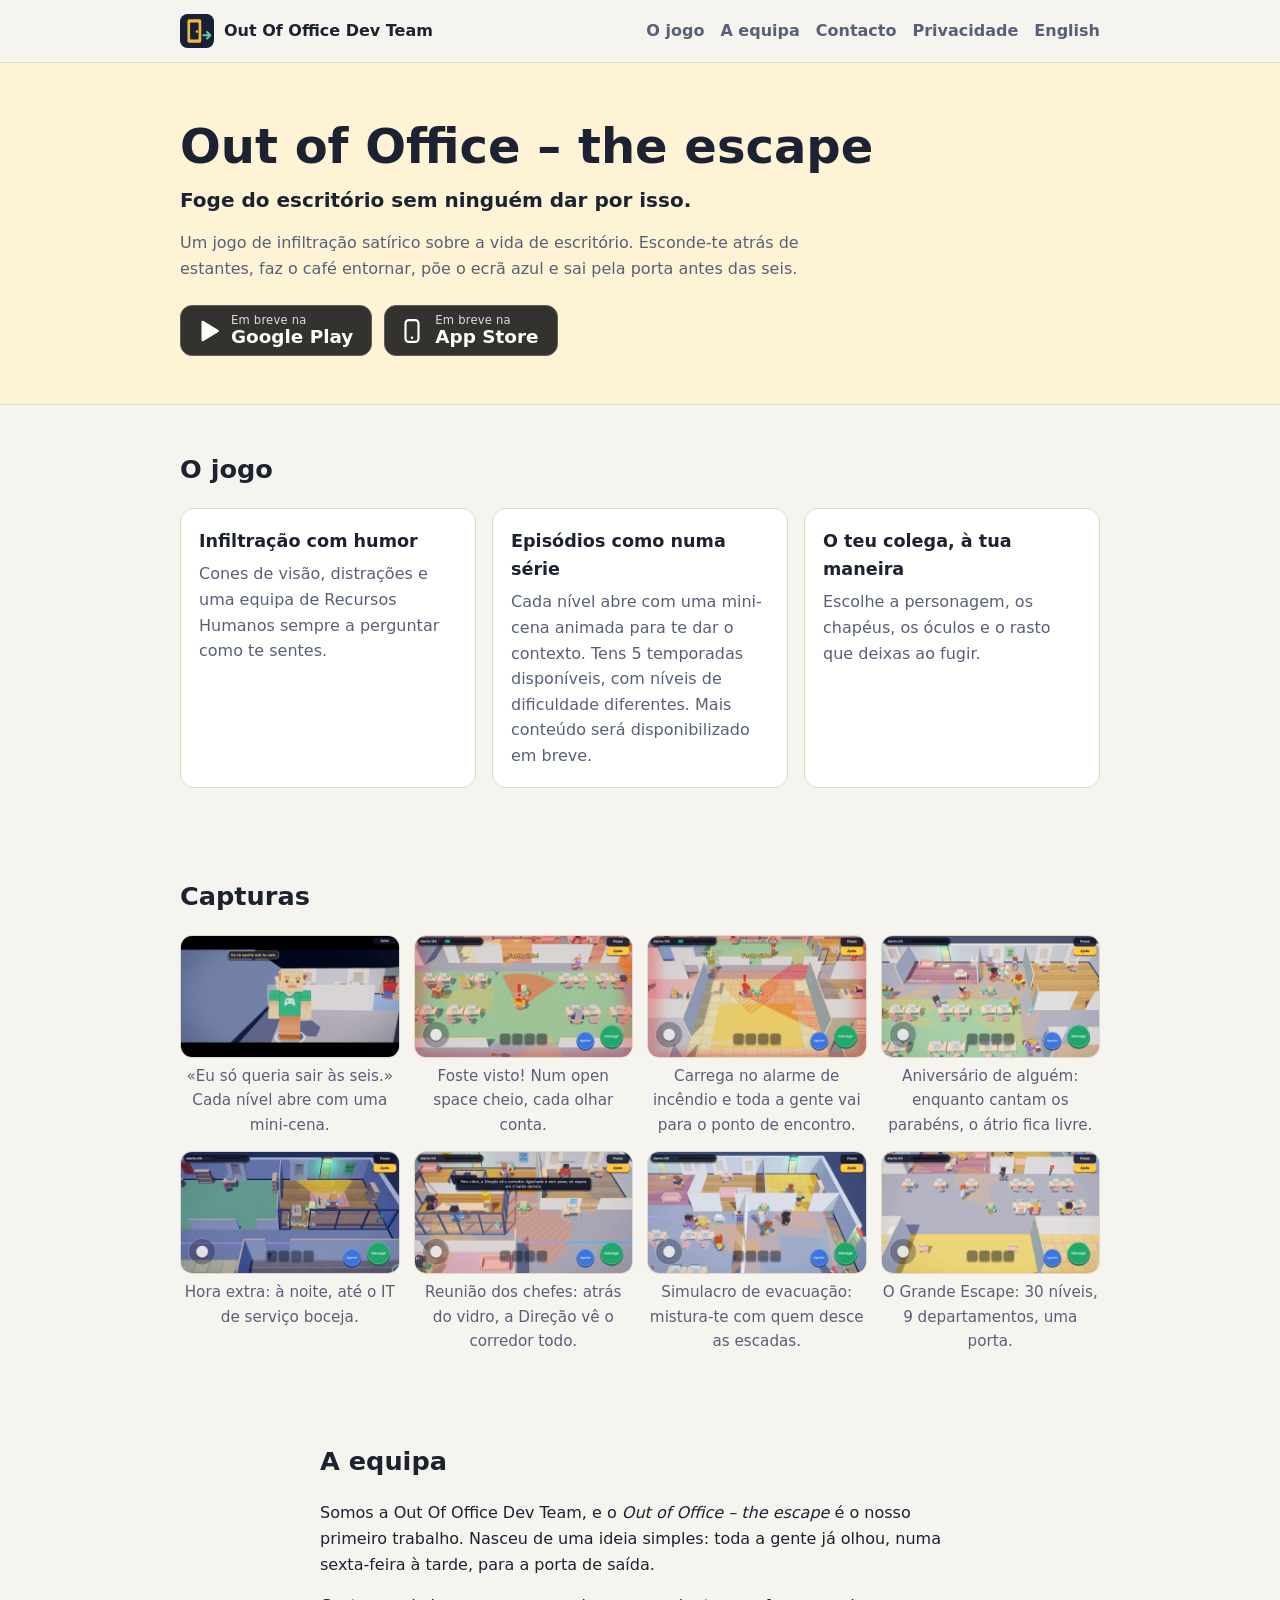
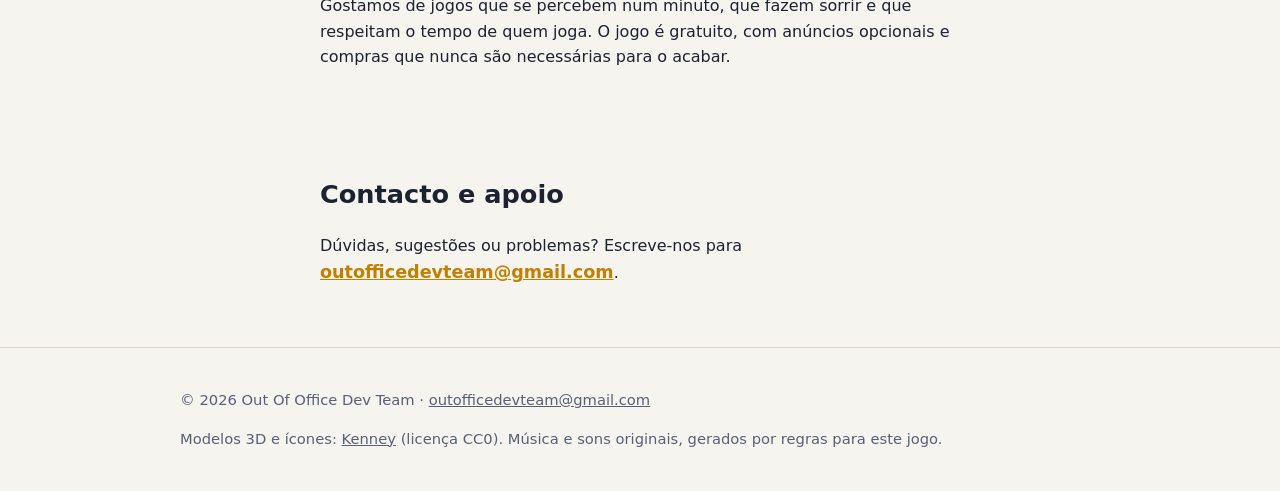
==== index.html @ f63e62fd "Texto do quadro «Episódios como numa série» (PT e EN) Co-Authored-By: Claude Opus 5.5 <noreply@anthr" ====
<!DOCTYPE html>
<html lang="pt-PT">
<head>
<meta charset="utf-8" />
<meta name="viewport" content="width=device-width, initial-scale=1" />
<title>Out of Office – the escape · Out Of Office Dev Team</title>
<meta name="description" content="Jogo de infiltração satírico sobre a vida de escritório. O primeiro trabalho da Out Of Office Dev Team." />
<meta name="theme-color" content="#182038" />
<meta property="og:title" content="Out of Office – the escape · Out Of Office Dev Team" />
<meta property="og:description" content="Jogo de infiltração satírico sobre a vida de escritório. O primeiro trabalho da Out Of Office Dev Team." />
<meta property="og:type" content="website" />
<link rel="icon" href="assets/favicon.svg" type="image/svg+xml" />
<link rel="stylesheet" href="assets/style.css?v=3" />
</head>
<body>
<header class="site"><div class="wrap">
<a class="brand" href="index.html"><img src="assets/logo.svg" alt="" width="34" height="34" /><span>Out Of Office Dev Team</span></a>
<nav aria-label="Navegação principal"><a href="index.html#jogo">O jogo</a><a href="index.html#equipa">A equipa</a><a href="index.html#contacto">Contacto</a><a href="privacidade.html">Privacidade</a><a href="en/index.html" hreflang="en" lang="en">English</a></nav>
</div></header>
<main>
<div class="hero"><div class="wrap">
<h1>Out of Office &#8211; the escape</h1>
<p class="tag">Foge do escritório sem ninguém dar por isso.</p>
<p class="lead">Um jogo de infiltração satírico sobre a vida de escritório. Esconde-te atr&#225;s de estantes, faz o caf&#233; entornar, p&#245;e o ecr&#227; azul e sai pela porta antes das seis.</p>
<div class="badges"><span class="store-badge"><svg class="store-icon" viewBox="0 0 24 24" aria-hidden="true"><path d="M6 3.5v17a1 1 0 0 0 1.5.86l14-8.5a1 1 0 0 0 0-1.72l-14-8.5A1 1 0 0 0 6 3.5z" fill="currentColor"/></svg><span><small>Em breve na</small><strong>Google Play</strong></span></span><span class="store-badge"><svg class="store-icon" viewBox="0 0 24 24" aria-hidden="true"><rect x="6" y="2" width="12" height="20" rx="3" fill="none" stroke="currentColor" stroke-width="2"/><circle cx="12" cy="18.2" r="1.2" fill="currentColor"/></svg><span><small>Em breve na</small><strong>App Store</strong></span></span></div>
</div></div>
<section id="jogo"><div class="wrap">
<h2>O jogo</h2>
<div class="grid">
<div class="card"><h3>Infiltra&#231;&#227;o com humor</h3><p>Cones de vis&#227;o, distra&#231;&#245;es e uma equipa de Recursos Humanos sempre a perguntar como te sentes.</p></div>
<div class="card"><h3>Epis&#243;dios como numa s&#233;rie</h3><p>Cada nível abre com uma mini-cena animada para te dar o contexto. Tens 5 temporadas disponíveis, com níveis de dificuldade diferentes. Mais conteúdo será disponibilizado em breve.</p></div>
<div class="card"><h3>O teu colega, &#224; tua maneira</h3><p>Escolhe a personagem, os chap&#233;us, os &#243;culos e o rasto que deixas ao fugir.</p></div>
</div></div></section>
<section id="capturas" data-gallery data-base="assets/screenshots/" data-lang="pt" hidden><div class="wrap">
<h2>Capturas</h2>
<div class="shots gallery"></div>
</div></section>
<section id="equipa"><div class="wrap about">
<h2>A equipa</h2>
<p>Somos a Out Of Office Dev Team, e o <em>Out of Office &#8211; the escape</em> &#233; o nosso primeiro trabalho. Nasceu de uma ideia simples: toda a gente j&#225; olhou, numa sexta-feira &#224; tarde, para a porta de sa&#237;da.</p>
<p>Gostamos de jogos que se percebem num minuto, que fazem sorrir e que respeitam o tempo de quem joga. O jogo &#233; gratuito, com an&#250;ncios opcionais e compras que nunca s&#227;o necess&#225;rias para o acabar.</p>
</div></section>
<section id="contacto"><div class="wrap about">
<h2>Contacto e apoio</h2>
<p>D&#250;vidas, sugest&#245;es ou problemas? Escreve-nos para <a class="mail" href="mailto:outofficedevteam@gmail.com">outofficedevteam@gmail.com</a>.</p>
</div></section>
</main>
<footer class="site"><div class="wrap">
<p>&#169; 2026 Out Of Office Dev Team &#183; <a href="mailto:outofficedevteam@gmail.com">outofficedevteam@gmail.com</a></p>
<p>Modelos 3D e ícones: <a href="https://kenney.nl" rel="noopener">Kenney</a> (licença CC0). Música e sons originais, gerados por regras para este jogo.</p>
</div></footer>
<script src="assets/gallery.js?v=2" defer></script>
</body>
</html>
---- assets/style.css ----
:root{--bg:#f6f4ee;--fg:#1d2233;--muted:#586079;--card:#ffffff;--line:#dcd8cc;--accent:#c47f00;--accent-fg:#ffffff;--ok:#1f7a4d;--hero:#fff3d6}
@media (prefers-color-scheme:dark){:root{--bg:#0f1424;--fg:#e9ecf6;--muted:#a3abc4;--card:#182038;--line:#2a3354;--accent:#f2b83a;--accent-fg:#1b1500;--ok:#5ad19a;--hero:#1a2342}}
*{box-sizing:border-box}
html{scroll-behavior:smooth}
body{margin:0;font-family:system-ui,-apple-system,"Segoe UI",Roboto,Helvetica,Arial,sans-serif;background:var(--bg);color:var(--fg);line-height:1.6}
a{color:var(--accent)}
a:focus-visible,button:focus-visible{outline:3px solid var(--accent);outline-offset:2px}
.wrap{max-width:960px;margin:0 auto;padding:0 20px}
header.site{border-bottom:1px solid var(--line)}
header.site .wrap{display:flex;align-items:center;justify-content:space-between;gap:16px;flex-wrap:wrap;padding-top:14px;padding-bottom:14px}
.brand{display:flex;align-items:center;gap:10px;font-weight:700;text-decoration:none;color:var(--fg)}
.brand img{width:34px;height:34px}
nav a{margin-left:16px;text-decoration:none;color:var(--muted);font-weight:600}
nav a:hover{color:var(--accent)}
.hero{background:var(--hero);padding:56px 0 48px;border-bottom:1px solid var(--line)}
.hero h1{font-size:clamp(1.9rem,5vw,3rem);line-height:1.15;margin:0 0 10px}
.tag{font-size:1.25rem;font-weight:600;margin:0 0 14px}
.lead{max-width:640px;color:var(--muted);margin:0 0 24px}
.badges{display:flex;gap:12px;flex-wrap:wrap}
.badge{display:inline-block;padding:10px 18px;border:2px dashed var(--line);border-radius:12px;color:var(--muted);font-weight:600}
section{padding:44px 0}
section h2{margin:0 0 18px;font-size:1.6rem}
.grid{display:grid;gap:16px;grid-template-columns:repeat(auto-fit,minmax(240px,1fr))}
.card{background:var(--card);border:1px solid var(--line);border-radius:14px;padding:18px}
.card h3{margin:0 0 6px;font-size:1.1rem}
.card p{margin:0;color:var(--muted)}
.shots{display:grid;gap:14px;grid-template-columns:repeat(auto-fit,minmax(200px,1fr))}
.shot{aspect-ratio:16/9;border:2px dashed var(--line);border-radius:12px;display:flex;align-items:center;justify-content:center;color:var(--muted);text-align:center;padding:10px;background:var(--card)}
.shot img{width:100%;height:100%;object-fit:cover;border-radius:10px}
.about{max-width:680px}
.mail{font-weight:700;font-size:1.1rem}
footer.site{border-top:1px solid var(--line);padding:26px 0;color:var(--muted);font-size:.92rem}
footer.site a{color:var(--muted)}
.legal h1{margin-top:36px}
.legal h2{margin-top:30px;font-size:1.3rem}
.legal .notice{background:var(--hero);border:1px solid var(--line);border-radius:12px;padding:12px 16px;margin:18px 0}
.legal table{border-collapse:collapse;width:100%;margin:12px 0}
.legal th,.legal td{border:1px solid var(--line);padding:8px 10px;text-align:left;vertical-align:top}
.todo{background:#ffe9a8;color:#3a2a00;border-radius:4px;padding:0 4px}
@media (prefers-color-scheme:dark){.todo{background:#5a4300;color:#ffe9a8}}
@media (prefers-reduced-motion:reduce){html{scroll-behavior:auto}}
[hidden]{display:none!important}
.gallery .shot-item{margin:0;min-width:0}
.gallery .shot-item a{display:block;aspect-ratio:16/9;border-radius:12px;overflow:hidden;background:var(--card);border:1px solid var(--line)}
.gallery .shot-item img{display:block;width:100%;max-width:100%;height:100%;object-fit:cover}
.gallery figcaption{margin-top:6px;font-size:.95rem;color:var(--muted);text-align:center}
@media (max-width:520px){.shots.gallery{grid-template-columns:1fr}}
.store-badge{display:inline-flex;align-items:center;gap:10px;padding:8px 18px 8px 14px;border-radius:12px;background:#111;color:#fff;border:1px solid #444;opacity:.85;cursor:default;line-height:1.1}
.store-badge .store-icon{width:26px;height:26px;flex:none}
.store-badge small{display:block;font-size:.72rem;font-weight:500;letter-spacing:.02em;opacity:.85}
.store-badge strong{display:block;font-size:1.15rem;font-weight:700}
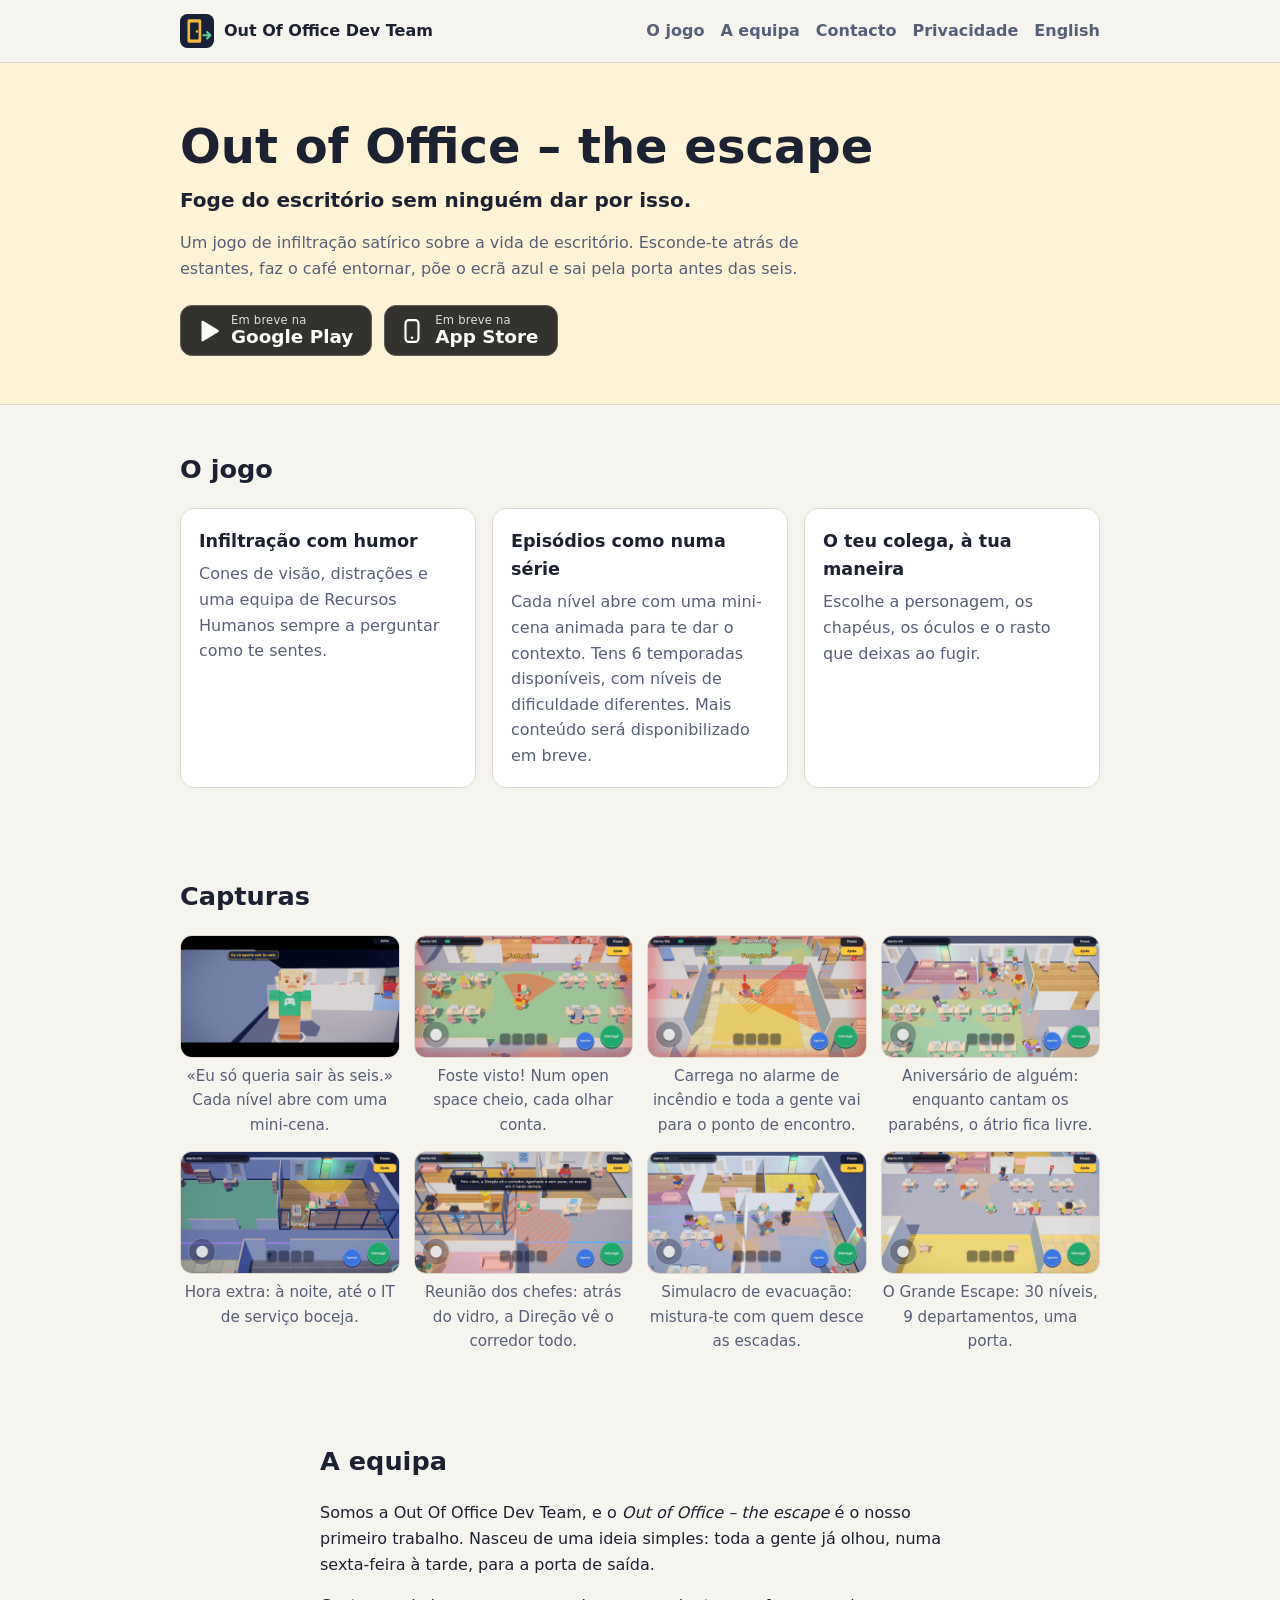
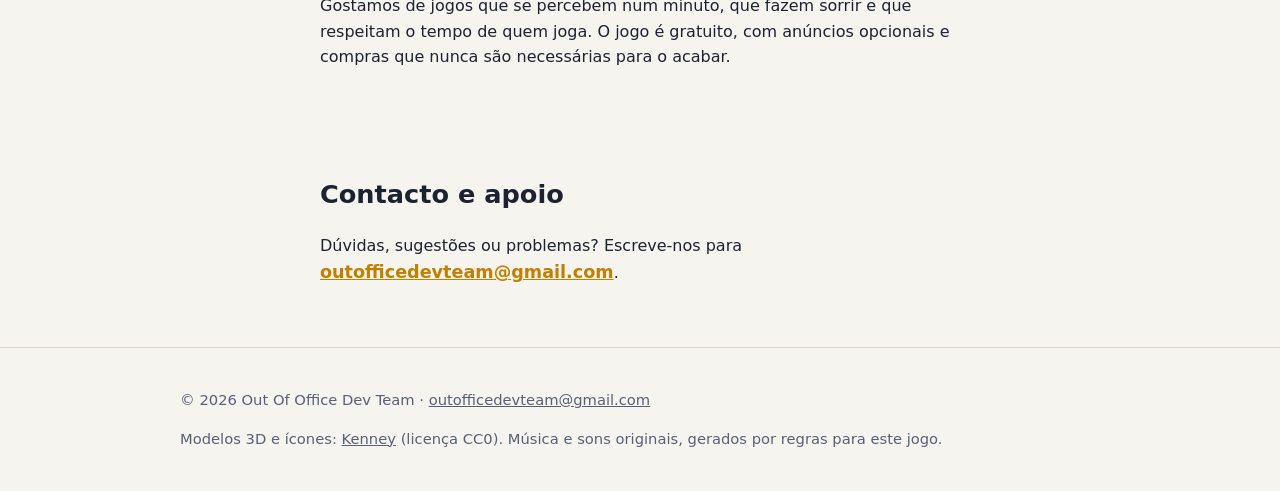
==== commit d485be5b: "Quadro dos episódios: 6 temporadas Co-Authored-By: Claude Opus 5.5 <noreply@anthropic.com> Claude-Se" ====
--- a/index.html
+++ b/index.html
@@ -28,7 +28,7 @@
 <h2>O jogo</h2>
 <div class="grid">
 <div class="card"><h3>Infiltra&#231;&#227;o com humor</h3><p>Cones de vis&#227;o, distra&#231;&#245;es e uma equipa de Recursos Humanos sempre a perguntar como te sentes.</p></div>
-<div class="card"><h3>Epis&#243;dios como numa s&#233;rie</h3><p>Cada nível abre com uma mini-cena animada para te dar o contexto. Tens 5 temporadas disponíveis, com níveis de dificuldade diferentes. Mais conteúdo será disponibilizado em breve.</p></div>
+<div class="card"><h3>Epis&#243;dios como numa s&#233;rie</h3><p>Cada nível abre com uma mini-cena animada para te dar o contexto. Tens 6 temporadas disponíveis, com níveis de dificuldade diferentes. Mais conteúdo será disponibilizado em breve.</p></div>
 <div class="card"><h3>O teu colega, &#224; tua maneira</h3><p>Escolhe a personagem, os chap&#233;us, os &#243;culos e o rasto que deixas ao fugir.</p></div>
 </div></div></section>
 <section id="capturas" data-gallery data-base="assets/screenshots/" data-lang="pt" hidden><div class="wrap">
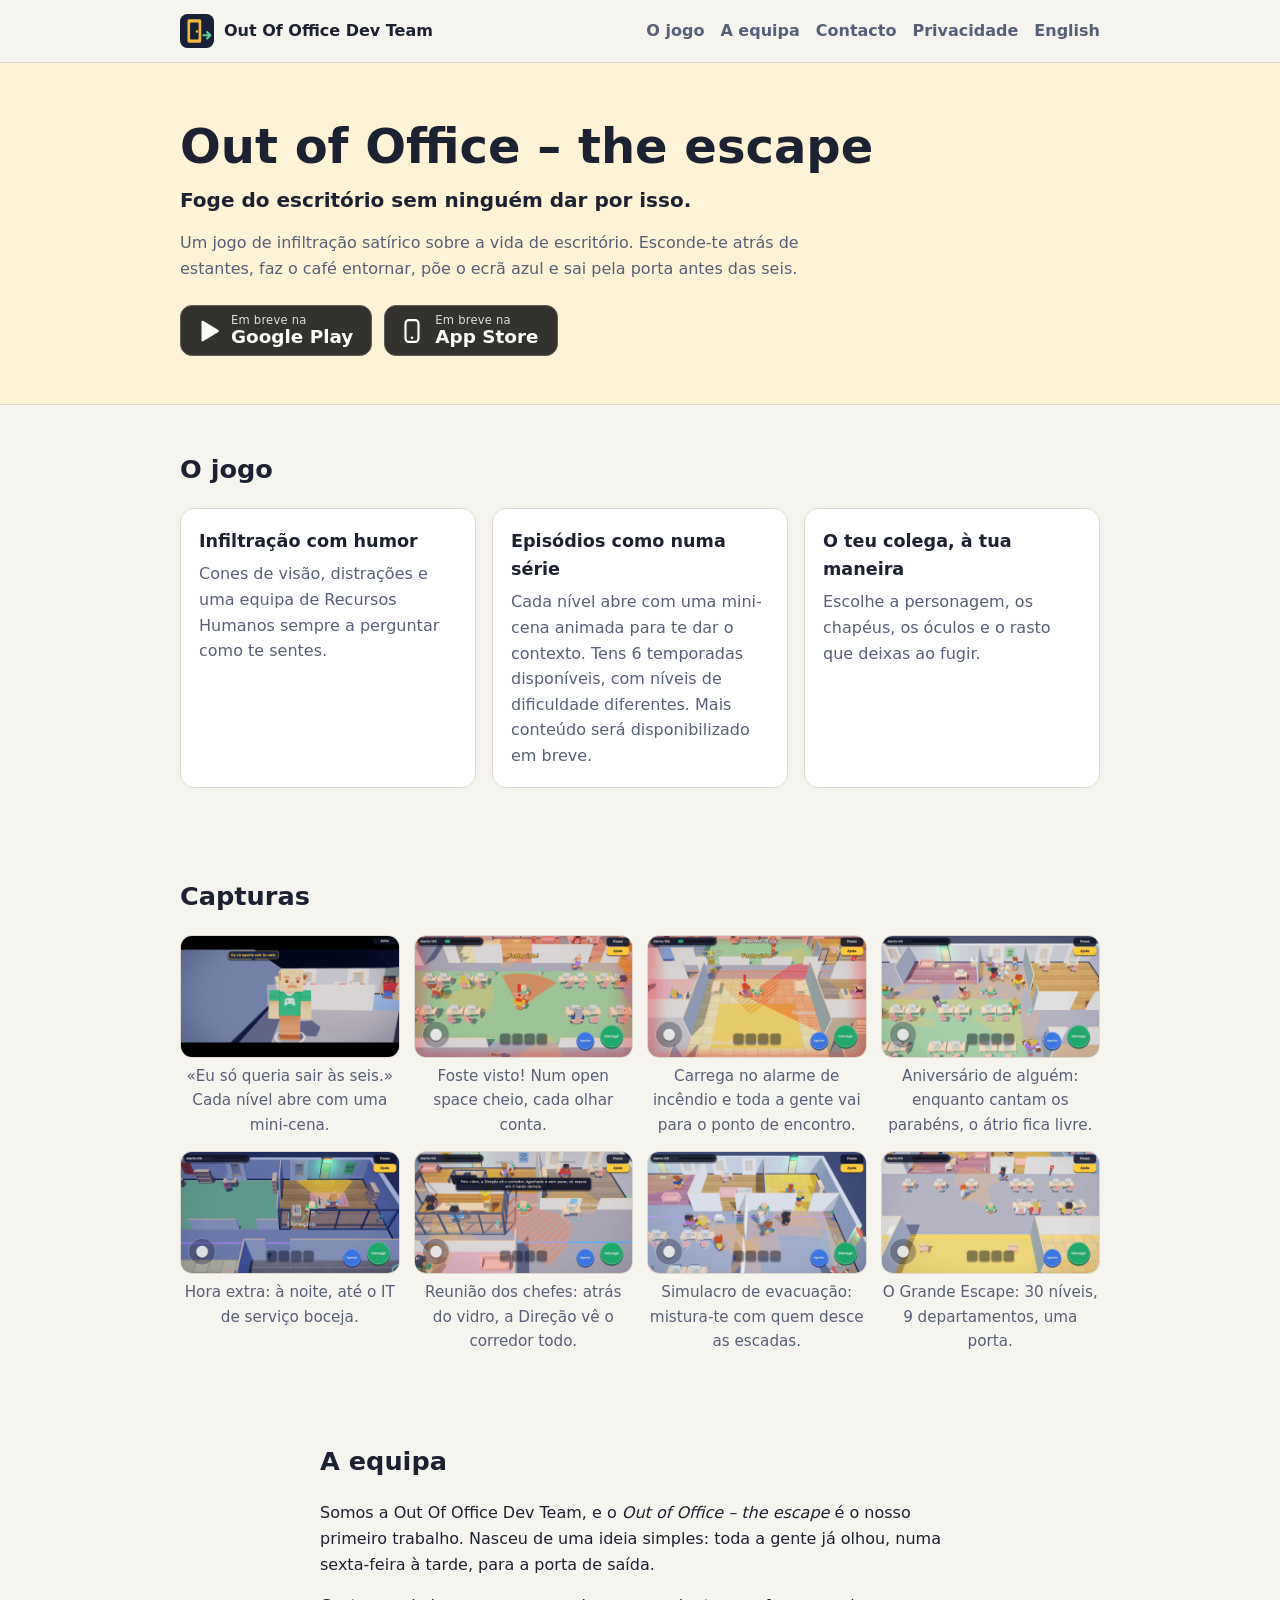
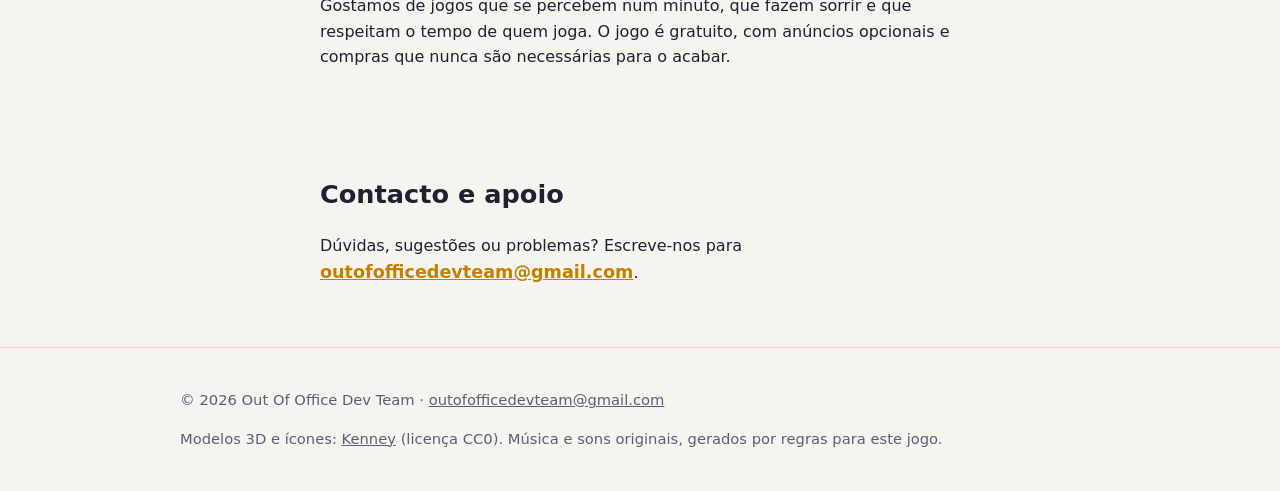
==== commit f978979b: "Política: responsável, contacto com «of», data e App Store; e-mail corrigido em todo o site Co-Autho" ====
--- a/index.html
+++ b/index.html
@@ -42,13 +42,13 @@
 </div></section>
 <section id="contacto"><div class="wrap about">
 <h2>Contacto e apoio</h2>
-<p>D&#250;vidas, sugest&#245;es ou problemas? Escreve-nos para <a class="mail" href="mailto:outofficedevteam@gmail.com">outofficedevteam@gmail.com</a>.</p>
+<p>D&#250;vidas, sugest&#245;es ou problemas? Escreve-nos para <a class="mail" href="mailto:outofofficedevteam@gmail.com">outofofficedevteam@gmail.com</a>.</p>
 </div></section>
 </main>
 <footer class="site"><div class="wrap">
-<p>&#169; 2026 Out Of Office Dev Team &#183; <a href="mailto:outofficedevteam@gmail.com">outofficedevteam@gmail.com</a></p>
+<p>&#169; 2026 Out Of Office Dev Team &#183; <a href="mailto:outofofficedevteam@gmail.com">outofofficedevteam@gmail.com</a></p>
 <p>Modelos 3D e ícones: <a href="https://kenney.nl" rel="noopener">Kenney</a> (licença CC0). Música e sons originais, gerados por regras para este jogo.</p>
 </div></footer>
-<script src="assets/gallery.js?v=2" defer></script>
+<script src="assets/gallery.js?v=4" defer></script>
 </body>
 </html>
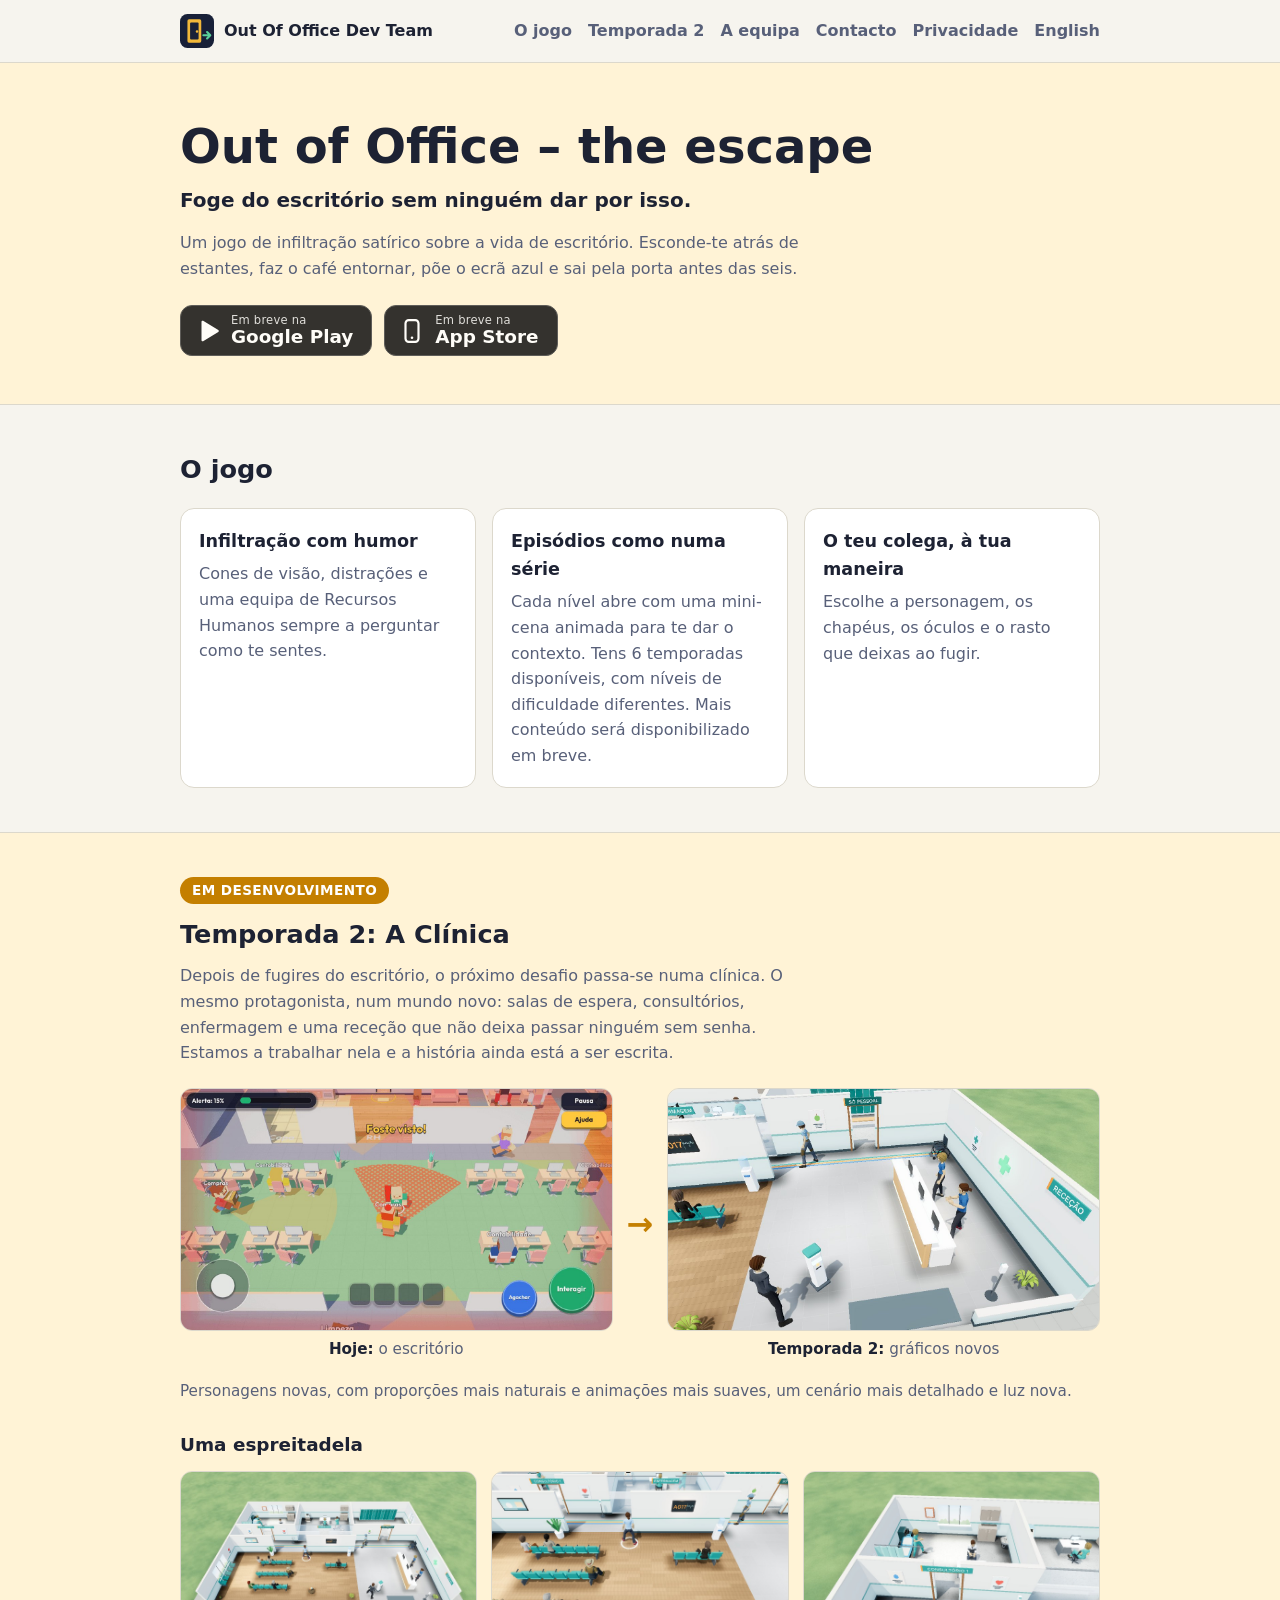
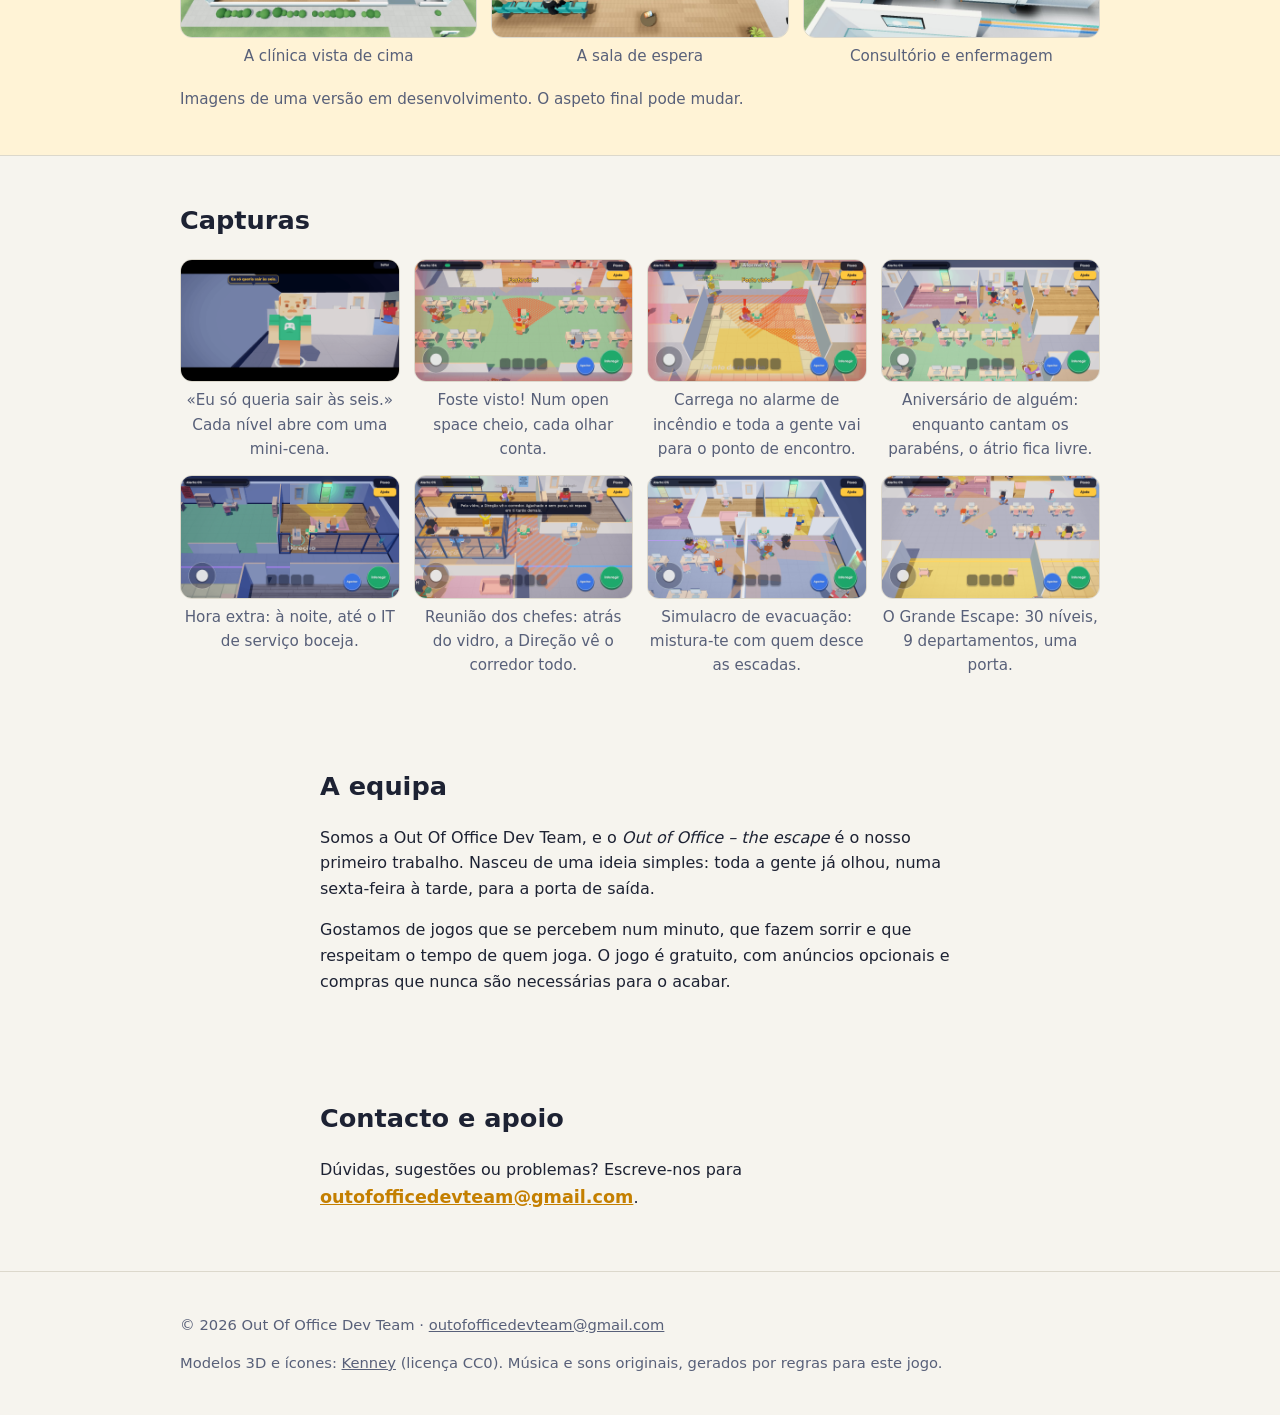
==== commit 33e7f541: "Anunciar a Temporada 2 (A Clínica) em desenvolvimento, com espreitadela e gráficos novos Co-Authored" ====
--- a/index.html
+++ b/index.html
@@ -10,12 +10,12 @@
 <meta property="og:description" content="Jogo de infiltração satírico sobre a vida de escritório. O primeiro trabalho da Out Of Office Dev Team." />
 <meta property="og:type" content="website" />
 <link rel="icon" href="assets/favicon.svg" type="image/svg+xml" />
-<link rel="stylesheet" href="assets/style.css?v=3" />
+<link rel="stylesheet" href="assets/style.css?v=4" />
 </head>
 <body>
 <header class="site"><div class="wrap">
 <a class="brand" href="index.html"><img src="assets/logo.svg" alt="" width="34" height="34" /><span>Out Of Office Dev Team</span></a>
-<nav aria-label="Navegação principal"><a href="index.html#jogo">O jogo</a><a href="index.html#equipa">A equipa</a><a href="index.html#contacto">Contacto</a><a href="privacidade.html">Privacidade</a><a href="en/index.html" hreflang="en" lang="en">English</a></nav>
+<nav aria-label="Navegação principal"><a href="index.html#jogo">O jogo</a><a href="index.html#temporada2">Temporada 2</a><a href="index.html#equipa">A equipa</a><a href="index.html#contacto">Contacto</a><a href="privacidade.html">Privacidade</a><a href="en/index.html" hreflang="en" lang="en">English</a></nav>
 </div></header>
 <main>
 <div class="hero"><div class="wrap">
@@ -31,6 +31,24 @@
 <div class="card"><h3>Epis&#243;dios como numa s&#233;rie</h3><p>Cada nível abre com uma mini-cena animada para te dar o contexto. Tens 6 temporadas disponíveis, com níveis de dificuldade diferentes. Mais conteúdo será disponibilizado em breve.</p></div>
 <div class="card"><h3>O teu colega, &#224; tua maneira</h3><p>Escolhe a personagem, os chap&#233;us, os &#243;culos e o rasto que deixas ao fugir.</p></div>
 </div></div></section>
+<section id="temporada2" class="s2"><div class="wrap">
+<p class="pill">Em desenvolvimento</p>
+<h2>Temporada 2: A Cl&#237;nica</h2>
+<p class="lead">Depois de fugires do escrit&#243;rio, o pr&#243;ximo desafio passa-se numa cl&#237;nica. O mesmo protagonista, num mundo novo: salas de espera, consult&#243;rios, enfermagem e uma rece&#231;&#227;o que n&#227;o deixa passar ningu&#233;m sem senha. Estamos a trabalhar nela e a hist&#243;ria ainda est&#225; a ser escrita.</p>
+<div class="compare">
+<figure><a href="assets/season2/escritorio.jpg"><img src="assets/season2/escritorio.jpg" alt="O escrit&#243;rio da primeira temporada, com personagens em blocos" loading="lazy" /></a><figcaption><strong>Hoje:</strong> o escrit&#243;rio</figcaption></figure>
+<span class="arrow" aria-hidden="true">&#8594;</span>
+<figure><a href="assets/season2/rececao.jpg"><img src="assets/season2/rececao.jpg" alt="A rece&#231;&#227;o da cl&#237;nica, com o novo estilo gr&#225;fico" loading="lazy" /></a><figcaption><strong>Temporada 2:</strong> gr&#225;ficos novos</figcaption></figure>
+</div>
+<p class="note">Personagens novas, com propor&#231;&#245;es mais naturais e anima&#231;&#245;es mais suaves, um cen&#225;rio mais detalhado e luz nova.</p>
+<h3>Uma espreitadela</h3>
+<div class="peek">
+<figure><a href="assets/season2/planta.jpg"><img src="assets/season2/planta.jpg" alt="Vista geral da cl&#237;nica" loading="lazy" /></a><figcaption>A cl&#237;nica vista de cima</figcaption></figure>
+<figure><a href="assets/season2/espera.jpg"><img src="assets/season2/espera.jpg" alt="Sala de espera da cl&#237;nica" loading="lazy" /></a><figcaption>A sala de espera</figcaption></figure>
+<figure><a href="assets/season2/consultorio.jpg"><img src="assets/season2/consultorio.jpg" alt="Consult&#243;rio e enfermagem" loading="lazy" /></a><figcaption>Consult&#243;rio e enfermagem</figcaption></figure>
+</div>
+<p class="note">Imagens de uma vers&#227;o em desenvolvimento. O aspeto final pode mudar.</p>
+</div></section>
 <section id="capturas" data-gallery data-base="assets/screenshots/" data-lang="pt" hidden><div class="wrap">
 <h2>Capturas</h2>
 <div class="shots gallery"></div>
--- a/assets/style.css
+++ b/assets/style.css
@@ -49,3 +49,18 @@
 .store-badge .store-icon{width:26px;height:26px;flex:none}
 .store-badge small{display:block;font-size:.72rem;font-weight:500;letter-spacing:.02em;opacity:.85}
 .store-badge strong{display:block;font-size:1.15rem;font-weight:700}
+.s2{background:var(--hero);border-top:1px solid var(--line);border-bottom:1px solid var(--line)}
+.s2 .pill{display:inline-block;padding:3px 12px;border-radius:999px;background:var(--accent);color:var(--accent-fg);font-weight:700;font-size:.85rem;letter-spacing:.03em;text-transform:uppercase;margin:0 0 10px}
+.s2 h2{margin-bottom:8px}
+.s2 .lead{margin-bottom:22px}
+.s2 figure{margin:0;min-width:0}
+.s2 figure a{display:block;aspect-ratio:16/9;border-radius:12px;overflow:hidden;border:1px solid var(--line);background:var(--card)}
+.s2 figure img{display:block;width:100%;height:100%;object-fit:cover}
+.s2 figcaption{margin-top:6px;font-size:.95rem;color:var(--muted);text-align:center}
+.s2 .compare{display:grid;gap:14px;grid-template-columns:1fr auto 1fr;align-items:center;margin:0 0 10px}
+.s2 .compare .arrow{font-size:2rem;color:var(--accent);font-weight:700}
+.s2 .compare figcaption strong{color:var(--fg)}
+.s2 h3{margin:26px 0 12px;font-size:1.15rem}
+.s2 .peek{display:grid;gap:14px;grid-template-columns:repeat(auto-fit,minmax(200px,1fr))}
+.s2 .note{margin:18px 0 0;color:var(--muted);font-size:.95rem}
+@media (max-width:640px){.s2 .compare{grid-template-columns:1fr}.s2 .compare .arrow{text-align:center;transform:rotate(90deg);line-height:1}}
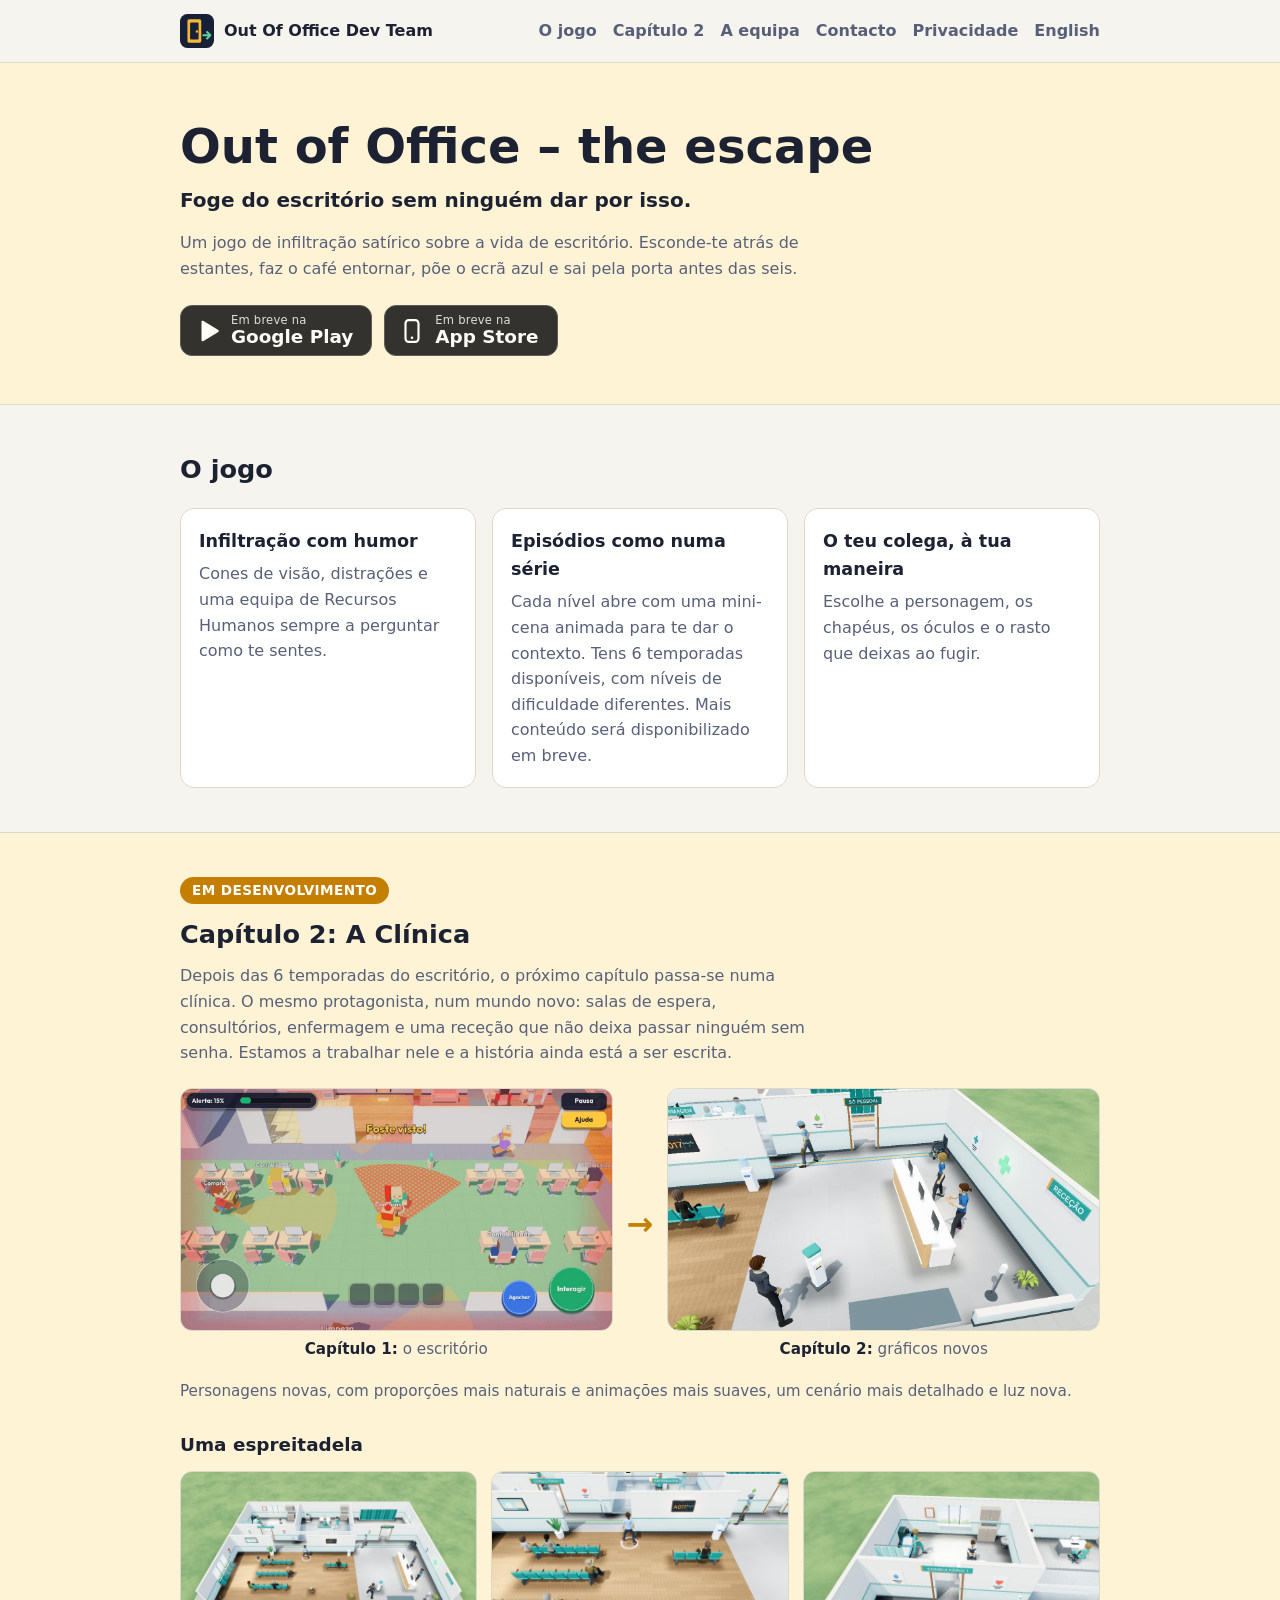
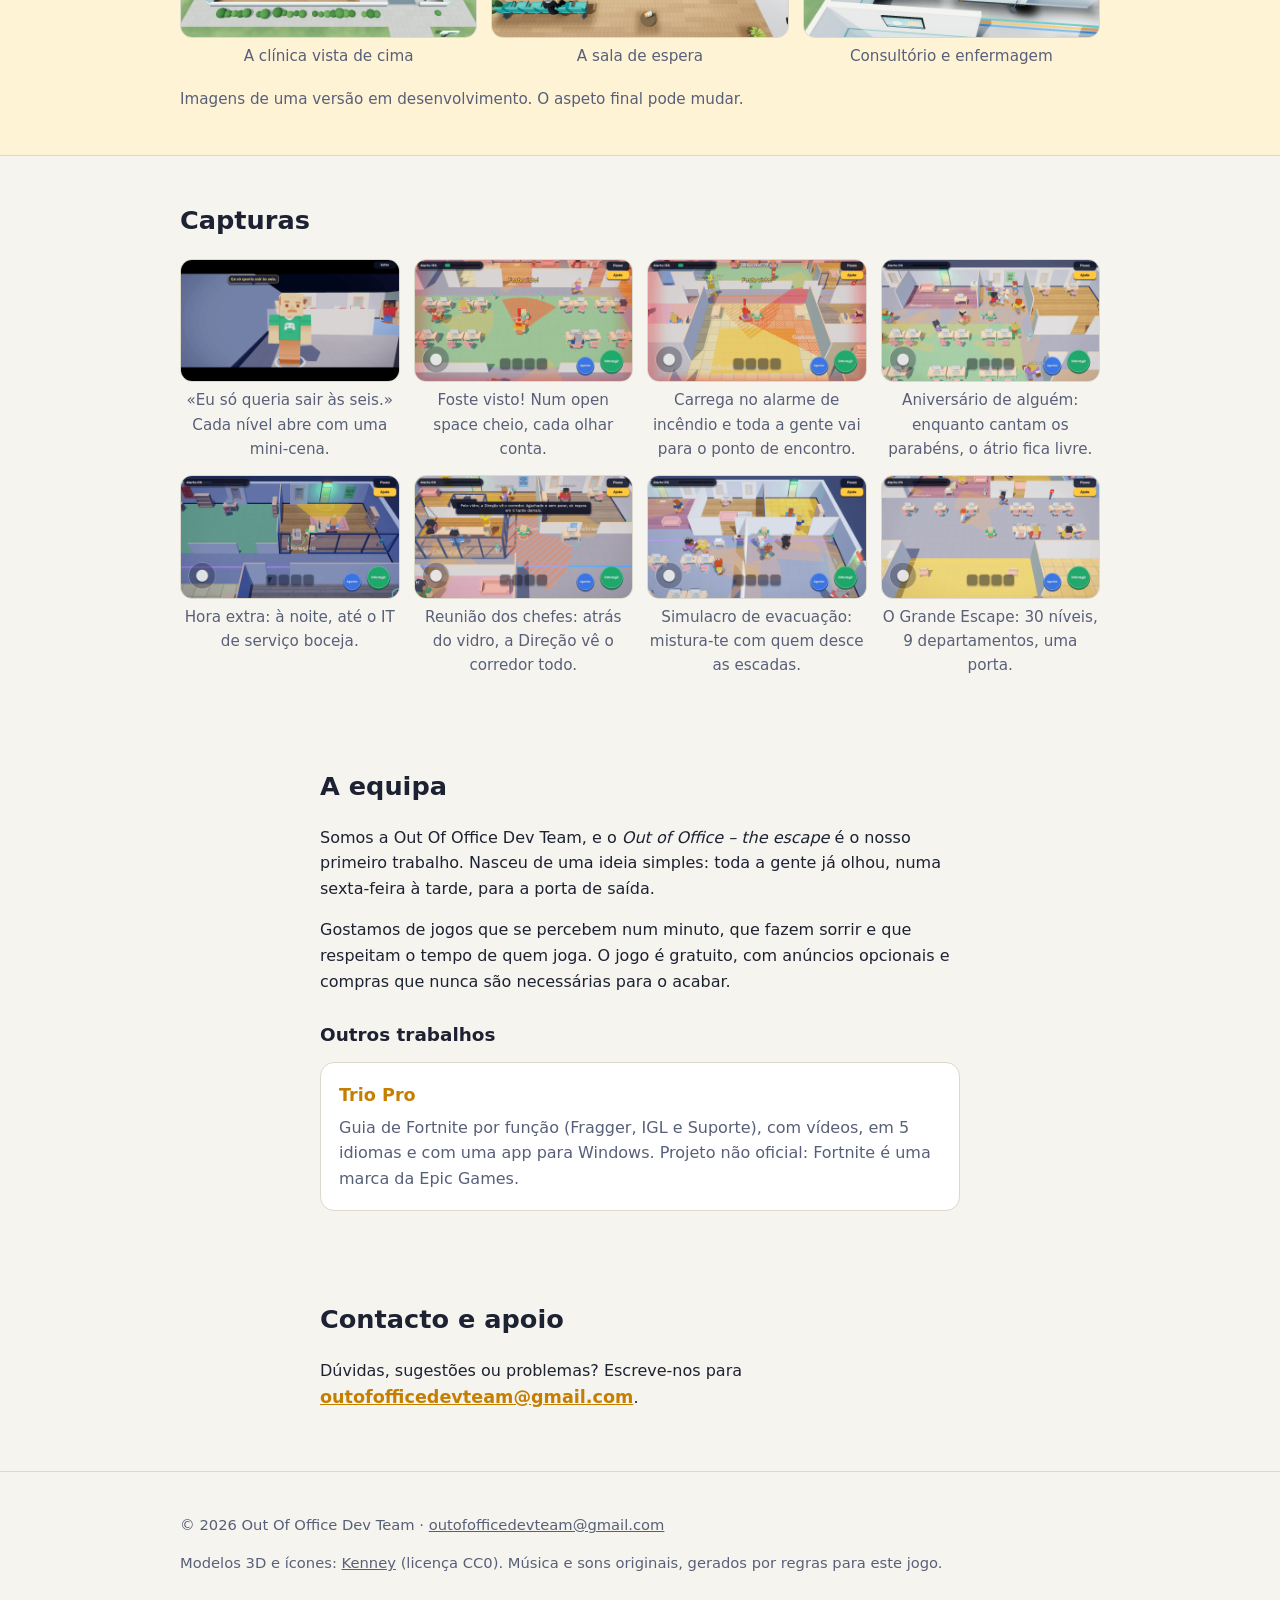
==== commit 293b9faf: "Capítulo 2 em vez de Temporada 2; Trio Pro em «Outros trabalhos» Co-Authored-By: Claude Opus 5.5 <no" ====
--- a/index.html
+++ b/index.html
@@ -10,12 +10,12 @@
 <meta property="og:description" content="Jogo de infiltração satírico sobre a vida de escritório. O primeiro trabalho da Out Of Office Dev Team." />
 <meta property="og:type" content="website" />
 <link rel="icon" href="assets/favicon.svg" type="image/svg+xml" />
-<link rel="stylesheet" href="assets/style.css?v=4" />
+<link rel="stylesheet" href="assets/style.css?v=5" />
 </head>
 <body>
 <header class="site"><div class="wrap">
 <a class="brand" href="index.html"><img src="assets/logo.svg" alt="" width="34" height="34" /><span>Out Of Office Dev Team</span></a>
-<nav aria-label="Navegação principal"><a href="index.html#jogo">O jogo</a><a href="index.html#temporada2">Temporada 2</a><a href="index.html#equipa">A equipa</a><a href="index.html#contacto">Contacto</a><a href="privacidade.html">Privacidade</a><a href="en/index.html" hreflang="en" lang="en">English</a></nav>
+<nav aria-label="Navegação principal"><a href="index.html#jogo">O jogo</a><a href="index.html#capitulo2">Cap&#237;tulo 2</a><a href="index.html#equipa">A equipa</a><a href="index.html#contacto">Contacto</a><a href="privacidade.html">Privacidade</a><a href="en/index.html" hreflang="en" lang="en">English</a></nav>
 </div></header>
 <main>
 <div class="hero"><div class="wrap">
@@ -31,14 +31,14 @@
 <div class="card"><h3>Epis&#243;dios como numa s&#233;rie</h3><p>Cada nível abre com uma mini-cena animada para te dar o contexto. Tens 6 temporadas disponíveis, com níveis de dificuldade diferentes. Mais conteúdo será disponibilizado em breve.</p></div>
 <div class="card"><h3>O teu colega, &#224; tua maneira</h3><p>Escolhe a personagem, os chap&#233;us, os &#243;culos e o rasto que deixas ao fugir.</p></div>
 </div></div></section>
-<section id="temporada2" class="s2"><div class="wrap">
+<section id="capitulo2" class="s2"><div class="wrap">
 <p class="pill">Em desenvolvimento</p>
-<h2>Temporada 2: A Cl&#237;nica</h2>
-<p class="lead">Depois de fugires do escrit&#243;rio, o pr&#243;ximo desafio passa-se numa cl&#237;nica. O mesmo protagonista, num mundo novo: salas de espera, consult&#243;rios, enfermagem e uma rece&#231;&#227;o que n&#227;o deixa passar ningu&#233;m sem senha. Estamos a trabalhar nela e a hist&#243;ria ainda est&#225; a ser escrita.</p>
+<h2>Cap&#237;tulo 2: A Cl&#237;nica</h2>
+<p class="lead">Depois das 6 temporadas do escrit&#243;rio, o pr&#243;ximo cap&#237;tulo passa-se numa cl&#237;nica. O mesmo protagonista, num mundo novo: salas de espera, consult&#243;rios, enfermagem e uma rece&#231;&#227;o que n&#227;o deixa passar ningu&#233;m sem senha. Estamos a trabalhar nele e a hist&#243;ria ainda est&#225; a ser escrita.</p>
 <div class="compare">
-<figure><a href="assets/season2/escritorio.jpg"><img src="assets/season2/escritorio.jpg" alt="O escrit&#243;rio da primeira temporada, com personagens em blocos" loading="lazy" /></a><figcaption><strong>Hoje:</strong> o escrit&#243;rio</figcaption></figure>
+<figure><a href="assets/season2/escritorio.jpg"><img src="assets/season2/escritorio.jpg" alt="O escrit&#243;rio do primeiro cap&#237;tulo, com personagens em blocos" loading="lazy" /></a><figcaption><strong>Cap&#237;tulo 1:</strong> o escrit&#243;rio</figcaption></figure>
 <span class="arrow" aria-hidden="true">&#8594;</span>
-<figure><a href="assets/season2/rececao.jpg"><img src="assets/season2/rececao.jpg" alt="A rece&#231;&#227;o da cl&#237;nica, com o novo estilo gr&#225;fico" loading="lazy" /></a><figcaption><strong>Temporada 2:</strong> gr&#225;ficos novos</figcaption></figure>
+<figure><a href="assets/season2/rececao.jpg"><img src="assets/season2/rececao.jpg" alt="A rece&#231;&#227;o da cl&#237;nica, com o novo estilo gr&#225;fico" loading="lazy" /></a><figcaption><strong>Cap&#237;tulo 2:</strong> gr&#225;ficos novos</figcaption></figure>
 </div>
 <p class="note">Personagens novas, com propor&#231;&#245;es mais naturais e anima&#231;&#245;es mais suaves, um cen&#225;rio mais detalhado e luz nova.</p>
 <h3>Uma espreitadela</h3>
@@ -57,6 +57,8 @@
 <h2>A equipa</h2>
 <p>Somos a Out Of Office Dev Team, e o <em>Out of Office &#8211; the escape</em> &#233; o nosso primeiro trabalho. Nasceu de uma ideia simples: toda a gente j&#225; olhou, numa sexta-feira &#224; tarde, para a porta de sa&#237;da.</p>
 <p>Gostamos de jogos que se percebem num minuto, que fazem sorrir e que respeitam o tempo de quem joga. O jogo &#233; gratuito, com an&#250;ncios opcionais e compras que nunca s&#227;o necess&#225;rias para o acabar.</p>
+<h3>Outros trabalhos</h3>
+<div class="grid"><div class="card"><h3><a href="https://outofofficedevteam.github.io/comptrainingfortnite/">Trio Pro</a></h3><p>Guia de Fortnite por fun&#231;&#227;o (Fragger, IGL e Suporte), com v&#237;deos, em 5 idiomas e com uma app para Windows. Projeto n&#227;o oficial: Fortnite &#233; uma marca da Epic Games.</p></div></div>
 </div></section>
 <section id="contacto"><div class="wrap about">
 <h2>Contacto e apoio</h2>
--- a/assets/style.css
+++ b/assets/style.css
@@ -64,3 +64,4 @@
 .s2 .peek{display:grid;gap:14px;grid-template-columns:repeat(auto-fit,minmax(200px,1fr))}
 .s2 .note{margin:18px 0 0;color:var(--muted);font-size:.95rem}
 @media (max-width:640px){.s2 .compare{grid-template-columns:1fr}.s2 .compare .arrow{text-align:center;transform:rotate(90deg);line-height:1}}
+.about .grid{margin-top:8px}.about>h3{margin:26px 0 12px;font-size:1.15rem}.card h3 a{text-decoration:none}
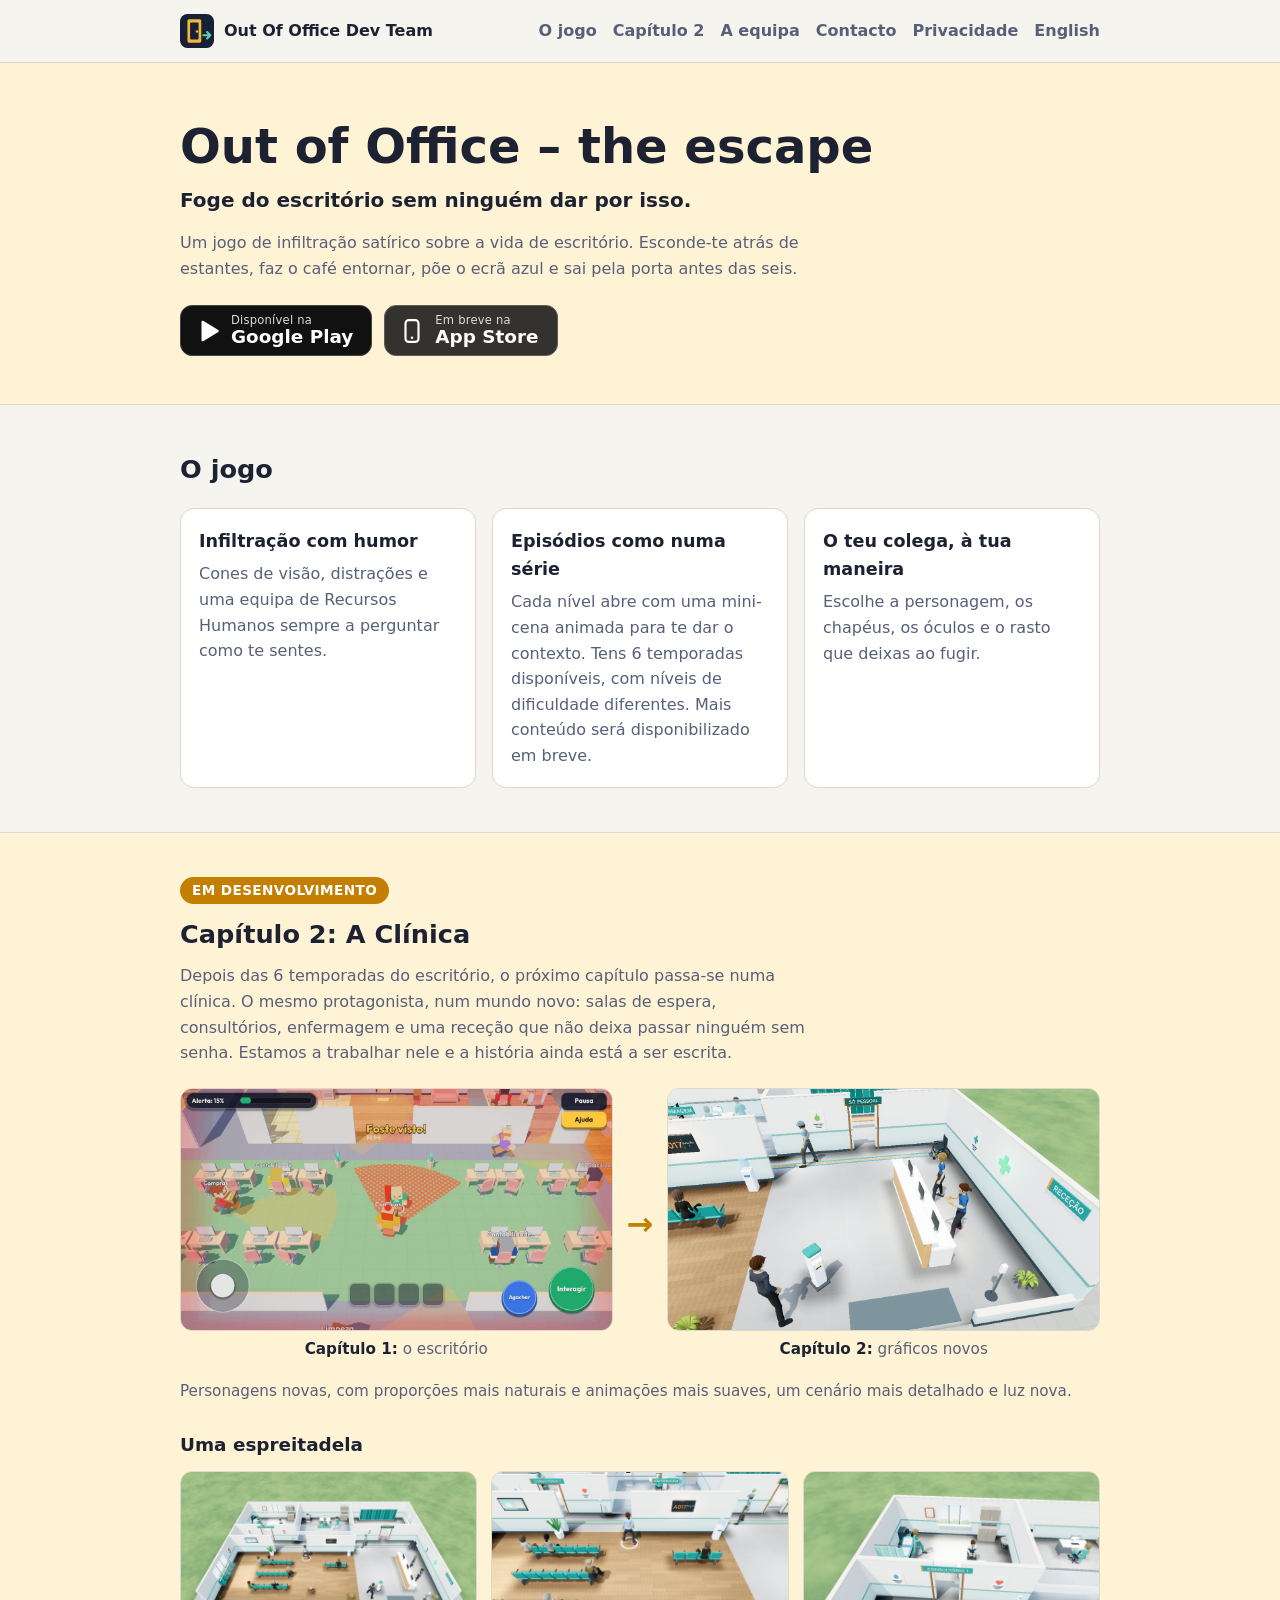
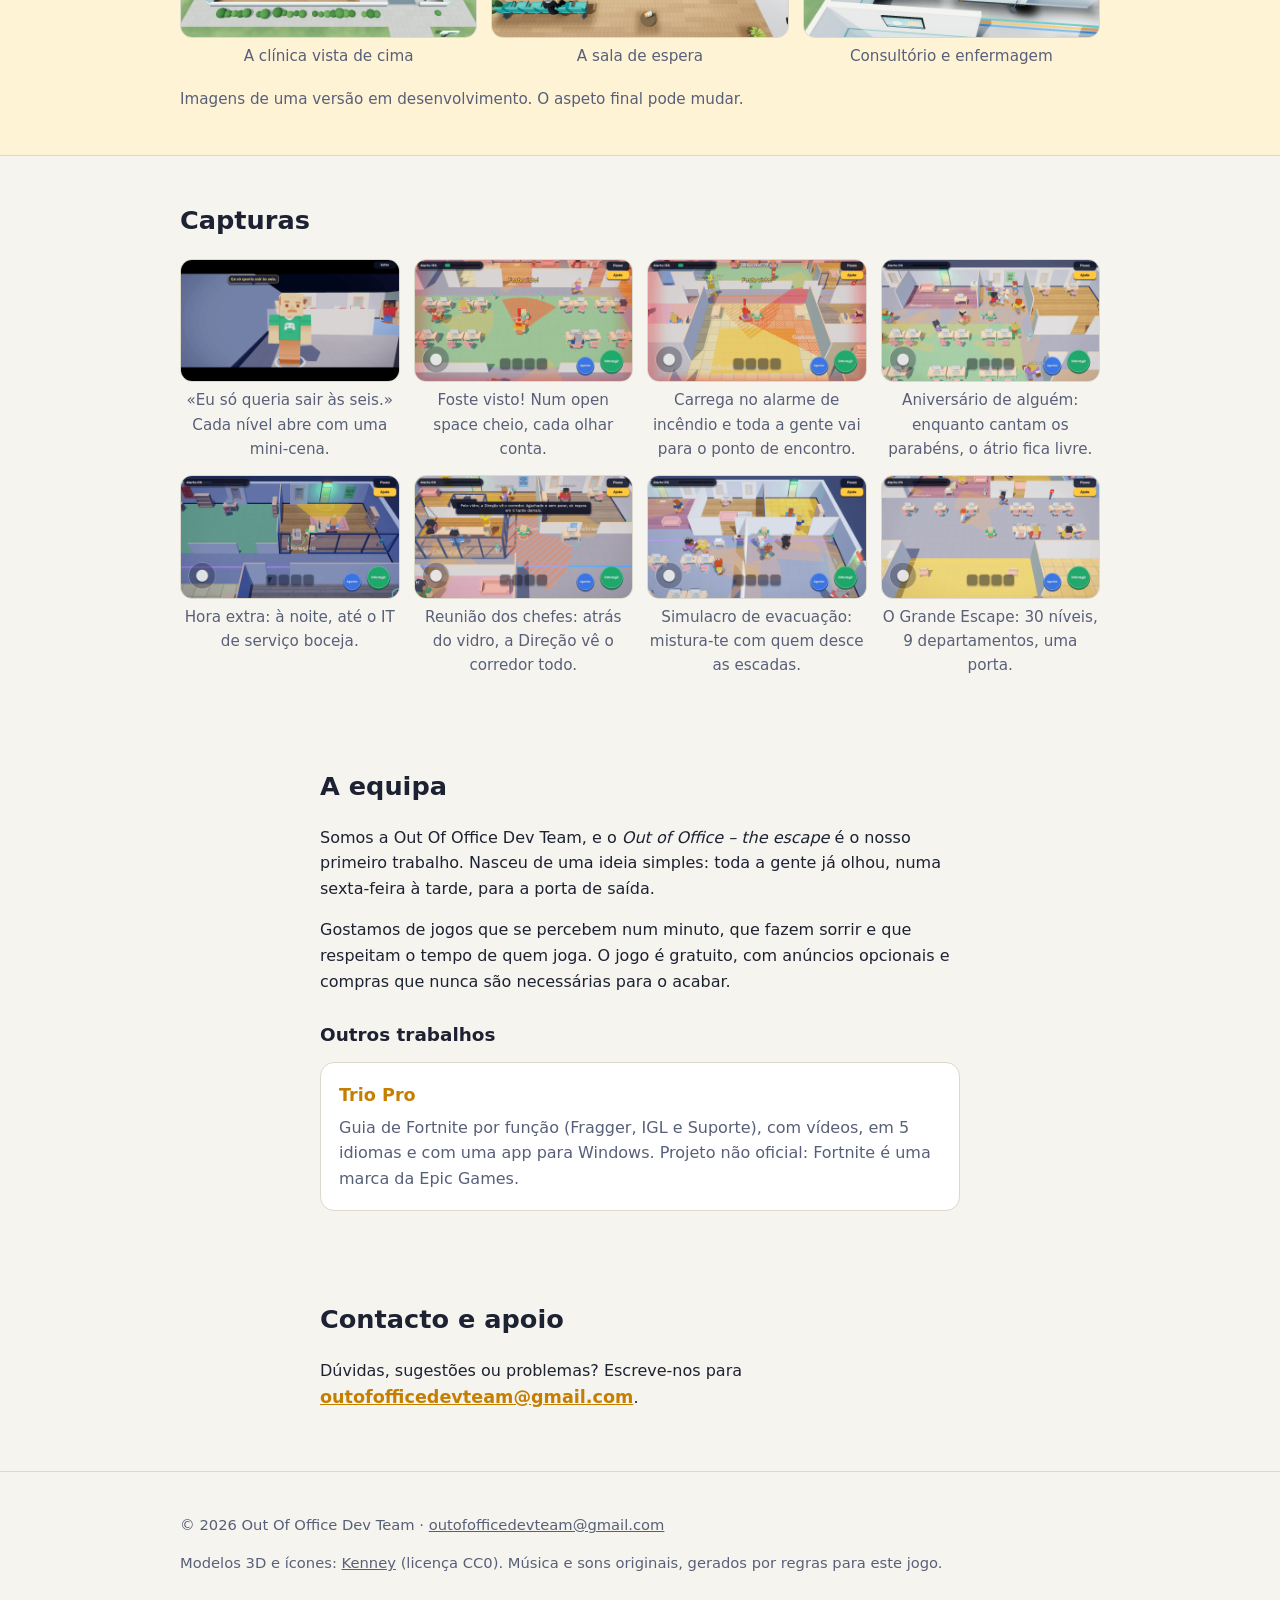
==== commit 9383b371: "Selo do Google Play com ligação para a ficha da loja (App Store continua em breve) Co-Authored-By: C" ====
--- a/index.html
+++ b/index.html
@@ -22,7 +22,7 @@
 <h1>Out of Office &#8211; the escape</h1>
 <p class="tag">Foge do escritório sem ninguém dar por isso.</p>
 <p class="lead">Um jogo de infiltração satírico sobre a vida de escritório. Esconde-te atr&#225;s de estantes, faz o caf&#233; entornar, p&#245;e o ecr&#227; azul e sai pela porta antes das seis.</p>
-<div class="badges"><span class="store-badge"><svg class="store-icon" viewBox="0 0 24 24" aria-hidden="true"><path d="M6 3.5v17a1 1 0 0 0 1.5.86l14-8.5a1 1 0 0 0 0-1.72l-14-8.5A1 1 0 0 0 6 3.5z" fill="currentColor"/></svg><span><small>Em breve na</small><strong>Google Play</strong></span></span><span class="store-badge"><svg class="store-icon" viewBox="0 0 24 24" aria-hidden="true"><rect x="6" y="2" width="12" height="20" rx="3" fill="none" stroke="currentColor" stroke-width="2"/><circle cx="12" cy="18.2" r="1.2" fill="currentColor"/></svg><span><small>Em breve na</small><strong>App Store</strong></span></span></div>
+<div class="badges"><a class="store-badge" href="https://play.google.com/store/apps/details?id=com.outofficedevteam.outofficeescape&amp;hl=pt_PT" rel="noopener"><svg class="store-icon" viewBox="0 0 24 24" aria-hidden="true"><path d="M6 3.5v17a1 1 0 0 0 1.5.86l14-8.5a1 1 0 0 0 0-1.72l-14-8.5A1 1 0 0 0 6 3.5z" fill="currentColor"/></svg><span><small>Disponível na</small><strong>Google Play</strong></span></a><span class="store-badge"><svg class="store-icon" viewBox="0 0 24 24" aria-hidden="true"><rect x="6" y="2" width="12" height="20" rx="3" fill="none" stroke="currentColor" stroke-width="2"/><circle cx="12" cy="18.2" r="1.2" fill="currentColor"/></svg><span><small>Em breve na</small><strong>App Store</strong></span></span></div>
 </div></div>
 <section id="jogo"><div class="wrap">
 <h2>O jogo</h2>
--- a/assets/style.css
+++ b/assets/style.css
@@ -46,6 +46,8 @@
 .gallery figcaption{margin-top:6px;font-size:.95rem;color:var(--muted);text-align:center}
 @media (max-width:520px){.shots.gallery{grid-template-columns:1fr}}
 .store-badge{display:inline-flex;align-items:center;gap:10px;padding:8px 18px 8px 14px;border-radius:12px;background:#111;color:#fff;border:1px solid #444;opacity:.85;cursor:default;line-height:1.1}
+a.store-badge{opacity:1;cursor:pointer;text-decoration:none;transition:border-color .15s,transform .15s}
+a.store-badge:hover,a.store-badge:focus-visible{border-color:#fff;transform:translateY(-1px)}
 .store-badge .store-icon{width:26px;height:26px;flex:none}
 .store-badge small{display:block;font-size:.72rem;font-weight:500;letter-spacing:.02em;opacity:.85}
 .store-badge strong{display:block;font-size:1.15rem;font-weight:700}
